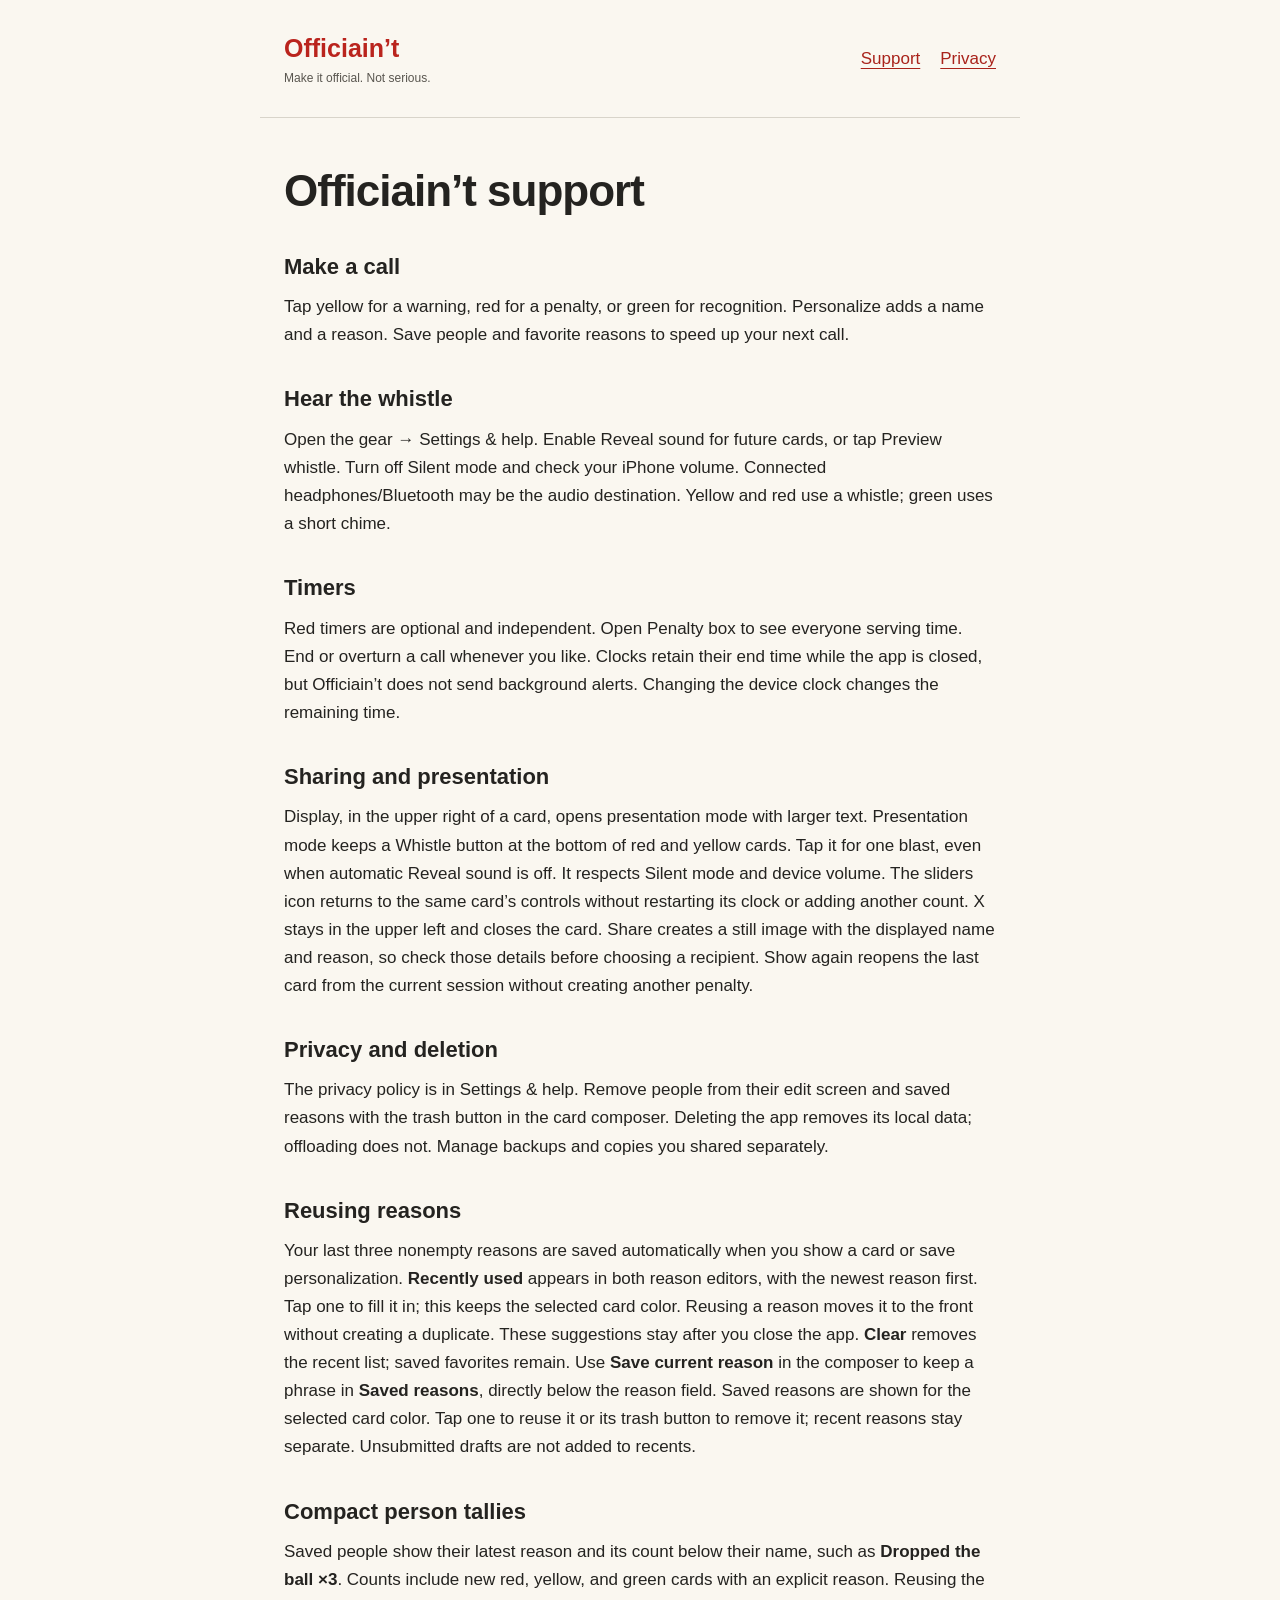
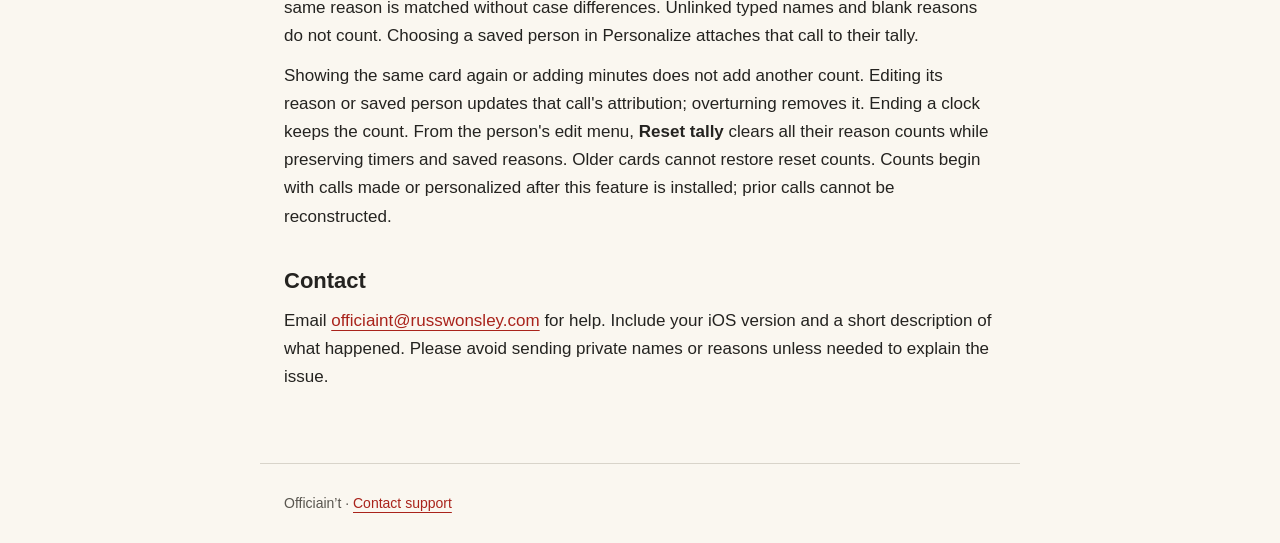
==== index.html @ 78252cab "Publish Officiain’t support and privacy pages" ====
<!doctype html>
<html lang="en"><head><meta charset="utf-8"><meta name="viewport" content="width=device-width, initial-scale=1"><title>Support — Officiain’t</title><meta name="description" content="Officiain’t support and contact information."><link rel="stylesheet" href="style.css"></head><body><header><a class="brand" href="index.html">Officiain’t<span>Make it official. Not serious.</span></a><nav aria-label="Main"><a href="support.html">Support</a><a href="privacy.html">Privacy</a></nav></header><main><h1>Officiain’t support</h1><h2>Make a call</h2><p>Tap yellow for a warning, red for a penalty, or green for recognition. Personalize adds a name and a reason. Save people and favorite reasons to speed up your next call.</p><h2>Hear the whistle</h2><p>Open the gear → Settings &amp; help. Enable Reveal sound for future cards, or tap Preview whistle. Turn off Silent mode and check your iPhone volume. Connected headphones/Bluetooth may be the audio destination. Yellow and red use a whistle; green uses a short chime.</p><h2>Timers</h2><p>Red timers are optional and independent. Open Penalty box to see everyone serving time. End or overturn a call whenever you like. Clocks retain their end time while the app is closed, but Officiain’t does not send background alerts. Changing the device clock changes the remaining time.</p><h2>Sharing and presentation</h2><p>Display, in the upper right of a card, opens presentation mode with larger text. Presentation mode keeps a Whistle button at the bottom of red and yellow cards. Tap it for one blast, even when automatic Reveal sound is off. It respects Silent mode and device volume. The sliders icon returns to the same card’s controls without restarting its clock or adding another count. X stays in the upper left and closes the card. Share creates a still image with the displayed name and reason, so check those details before choosing a recipient. Show again reopens the last card from the current session without creating another penalty.</p><h2>Privacy and deletion</h2><p>The privacy policy is in Settings &amp; help. Remove people from their edit screen and saved reasons with the trash button in the card composer. Deleting the app removes its local data; offloading does not. Manage backups and copies you shared separately.</p><p></p><h2>Reusing reasons</h2><p>Your last three nonempty reasons are saved automatically when you show a card or save personalization. <strong>Recently used</strong> appears in both reason editors, with the newest reason first. Tap one to fill it in; this keeps the selected card color. Reusing a reason moves it to the front without creating a duplicate. These suggestions stay after you close the app. <strong>Clear</strong> removes the recent list; saved favorites remain. Use <strong>Save current reason</strong> in the composer to keep a phrase in <strong>Saved reasons</strong>, directly below the reason field. Saved reasons are shown for the selected card color. Tap one to reuse it or its trash button to remove it; recent reasons stay separate. Unsubmitted drafts are not added to recents.</p><h2>Compact person tallies</h2><p>Saved people show their latest reason and its count below their name, such as <strong>Dropped the ball ×3</strong>. Counts include new red, yellow, and green cards with an explicit reason. Reusing the same reason is matched without case differences. Unlinked typed names and blank reasons do not count. Choosing a saved person in Personalize attaches that call to their tally.</p><p>Showing the same card again or adding minutes does not add another count. Editing its reason or saved person updates that call&#x27;s attribution; overturning removes it. Ending a clock keeps the count. From the person&#x27;s edit menu, <strong>Reset tally</strong> clears all their reason counts while preserving timers and saved reasons. Older cards cannot restore reset counts. Counts begin with calls made or personalized after this feature is installed; prior calls cannot be reconstructed.</p><h2>Contact</h2><p>Email <a href="mailto:officiaint@russwonsley.com">officiaint@russwonsley.com</a> for help. Include your iOS version and a short description of what happened. Please avoid sending private names or reasons unless needed to explain the issue.</p></main><footer>Officiain’t · <a href="mailto:officiaint@russwonsley.com">Contact support</a></footer></body></html>
---- style.css ----
*{box-sizing:border-box}body{margin:0;background:#faf7f0;color:#242320;font:17px/1.65 -apple-system,BlinkMacSystemFont,"Segoe UI",sans-serif}header,main,footer{max-width:760px;margin:auto;padding:28px 24px}header{display:flex;justify-content:space-between;gap:24px;align-items:center;border-bottom:1px solid #d8d4ca}.brand{font-size:25px;font-weight:800;text-decoration:none;color:#ba241d}.brand span{display:block;color:#59564f;font-size:12px;font-weight:500}nav{display:flex;gap:20px}a{color:#a9231b;text-underline-offset:4px}a:focus-visible{outline:3px solid #242320;outline-offset:5px}h1{font-size:clamp(30px,6vw,44px);line-height:1.15;letter-spacing:-1px;margin:20px 0 32px}h2{font-size:22px;line-height:1.3;margin:36px 0 10px}p{margin:12px 0}footer{border-top:1px solid #d8d4ca;color:#59564f;font-size:14px;margin-top:32px}@media(max-width:430px){header{align-items:flex-start;flex-direction:column;gap:15px}header,main,footer{padding:24px 20px}}
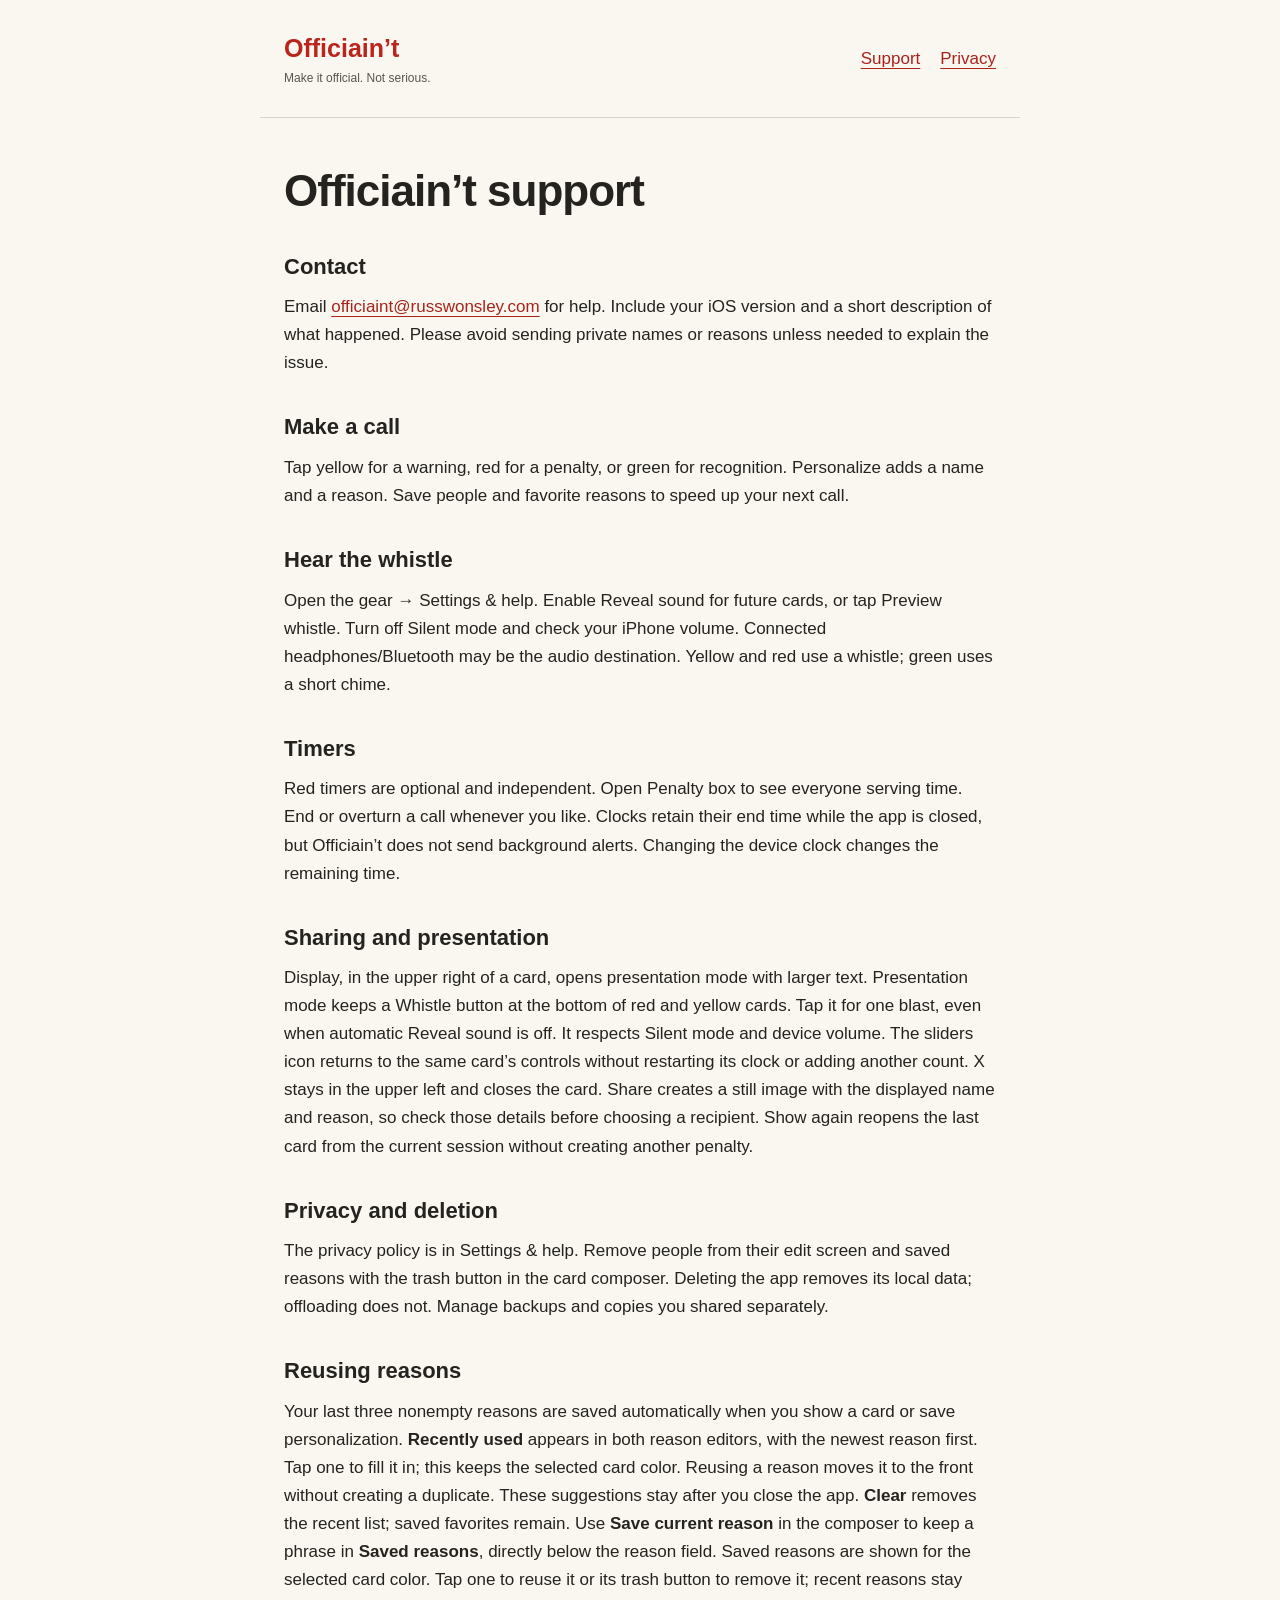
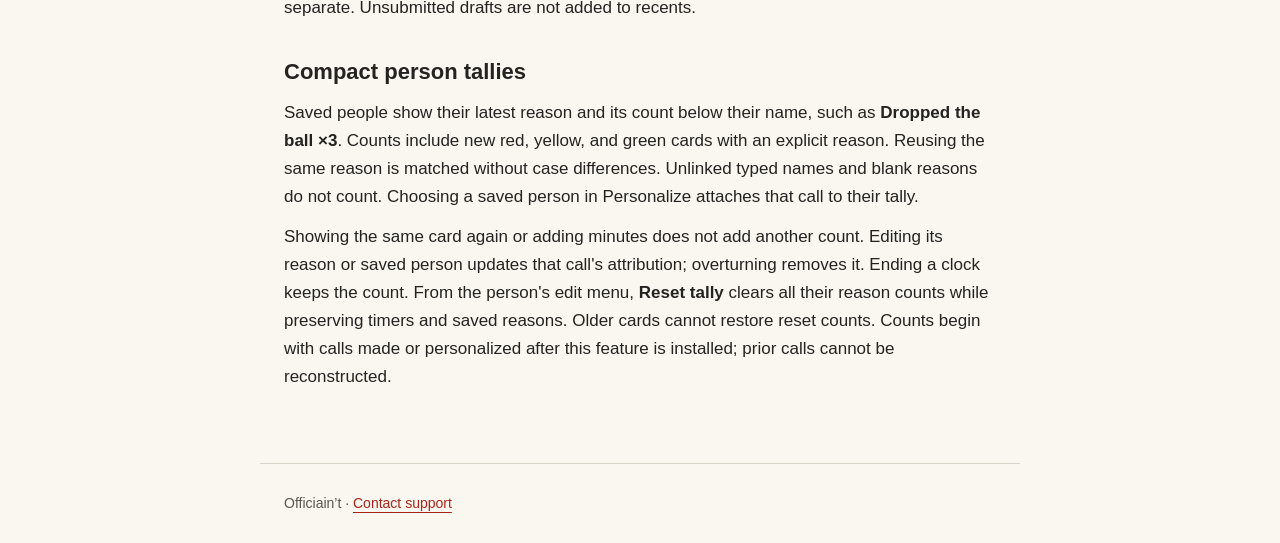
==== commit 5c88a892: "Put support contact first and date published policy" ====
--- a/index.html
+++ b/index.html
@@ -1,2 +1,2 @@
 <!doctype html>
-<html lang="en"><head><meta charset="utf-8"><meta name="viewport" content="width=device-width, initial-scale=1"><title>Support — Officiain’t</title><meta name="description" content="Officiain’t support and contact information."><link rel="stylesheet" href="style.css"></head><body><header><a class="brand" href="index.html">Officiain’t<span>Make it official. Not serious.</span></a><nav aria-label="Main"><a href="support.html">Support</a><a href="privacy.html">Privacy</a></nav></header><main><h1>Officiain’t support</h1><h2>Make a call</h2><p>Tap yellow for a warning, red for a penalty, or green for recognition. Personalize adds a name and a reason. Save people and favorite reasons to speed up your next call.</p><h2>Hear the whistle</h2><p>Open the gear → Settings &amp; help. Enable Reveal sound for future cards, or tap Preview whistle. Turn off Silent mode and check your iPhone volume. Connected headphones/Bluetooth may be the audio destination. Yellow and red use a whistle; green uses a short chime.</p><h2>Timers</h2><p>Red timers are optional and independent. Open Penalty box to see everyone serving time. End or overturn a call whenever you like. Clocks retain their end time while the app is closed, but Officiain’t does not send background alerts. Changing the device clock changes the remaining time.</p><h2>Sharing and presentation</h2><p>Display, in the upper right of a card, opens presentation mode with larger text. Presentation mode keeps a Whistle button at the bottom of red and yellow cards. Tap it for one blast, even when automatic Reveal sound is off. It respects Silent mode and device volume. The sliders icon returns to the same card’s controls without restarting its clock or adding another count. X stays in the upper left and closes the card. Share creates a still image with the displayed name and reason, so check those details before choosing a recipient. Show again reopens the last card from the current session without creating another penalty.</p><h2>Privacy and deletion</h2><p>The privacy policy is in Settings &amp; help. Remove people from their edit screen and saved reasons with the trash button in the card composer. Deleting the app removes its local data; offloading does not. Manage backups and copies you shared separately.</p><p></p><h2>Reusing reasons</h2><p>Your last three nonempty reasons are saved automatically when you show a card or save personalization. <strong>Recently used</strong> appears in both reason editors, with the newest reason first. Tap one to fill it in; this keeps the selected card color. Reusing a reason moves it to the front without creating a duplicate. These suggestions stay after you close the app. <strong>Clear</strong> removes the recent list; saved favorites remain. Use <strong>Save current reason</strong> in the composer to keep a phrase in <strong>Saved reasons</strong>, directly below the reason field. Saved reasons are shown for the selected card color. Tap one to reuse it or its trash button to remove it; recent reasons stay separate. Unsubmitted drafts are not added to recents.</p><h2>Compact person tallies</h2><p>Saved people show their latest reason and its count below their name, such as <strong>Dropped the ball ×3</strong>. Counts include new red, yellow, and green cards with an explicit reason. Reusing the same reason is matched without case differences. Unlinked typed names and blank reasons do not count. Choosing a saved person in Personalize attaches that call to their tally.</p><p>Showing the same card again or adding minutes does not add another count. Editing its reason or saved person updates that call&#x27;s attribution; overturning removes it. Ending a clock keeps the count. From the person&#x27;s edit menu, <strong>Reset tally</strong> clears all their reason counts while preserving timers and saved reasons. Older cards cannot restore reset counts. Counts begin with calls made or personalized after this feature is installed; prior calls cannot be reconstructed.</p><h2>Contact</h2><p>Email <a href="mailto:officiaint@russwonsley.com">officiaint@russwonsley.com</a> for help. Include your iOS version and a short description of what happened. Please avoid sending private names or reasons unless needed to explain the issue.</p></main><footer>Officiain’t · <a href="mailto:officiaint@russwonsley.com">Contact support</a></footer></body></html>
+<html lang="en"><head><meta charset="utf-8"><meta name="viewport" content="width=device-width, initial-scale=1"><title>Support — Officiain’t</title><meta name="description" content="Officiain’t support and contact information."><link rel="stylesheet" href="style.css"></head><body><header><a class="brand" href="index.html">Officiain’t<span>Make it official. Not serious.</span></a><nav aria-label="Main"><a href="support.html">Support</a><a href="privacy.html">Privacy</a></nav></header><main><h1>Officiain’t support</h1><h2>Contact</h2><p>Email <a href="mailto:officiaint@russwonsley.com">officiaint@russwonsley.com</a> for help. Include your iOS version and a short description of what happened. Please avoid sending private names or reasons unless needed to explain the issue.</p><h2>Make a call</h2><p>Tap yellow for a warning, red for a penalty, or green for recognition. Personalize adds a name and a reason. Save people and favorite reasons to speed up your next call.</p><h2>Hear the whistle</h2><p>Open the gear → Settings &amp; help. Enable Reveal sound for future cards, or tap Preview whistle. Turn off Silent mode and check your iPhone volume. Connected headphones/Bluetooth may be the audio destination. Yellow and red use a whistle; green uses a short chime.</p><h2>Timers</h2><p>Red timers are optional and independent. Open Penalty box to see everyone serving time. End or overturn a call whenever you like. Clocks retain their end time while the app is closed, but Officiain’t does not send background alerts. Changing the device clock changes the remaining time.</p><h2>Sharing and presentation</h2><p>Display, in the upper right of a card, opens presentation mode with larger text. Presentation mode keeps a Whistle button at the bottom of red and yellow cards. Tap it for one blast, even when automatic Reveal sound is off. It respects Silent mode and device volume. The sliders icon returns to the same card’s controls without restarting its clock or adding another count. X stays in the upper left and closes the card. Share creates a still image with the displayed name and reason, so check those details before choosing a recipient. Show again reopens the last card from the current session without creating another penalty.</p><h2>Privacy and deletion</h2><p>The privacy policy is in Settings &amp; help. Remove people from their edit screen and saved reasons with the trash button in the card composer. Deleting the app removes its local data; offloading does not. Manage backups and copies you shared separately.</p><p></p><h2>Reusing reasons</h2><p>Your last three nonempty reasons are saved automatically when you show a card or save personalization. <strong>Recently used</strong> appears in both reason editors, with the newest reason first. Tap one to fill it in; this keeps the selected card color. Reusing a reason moves it to the front without creating a duplicate. These suggestions stay after you close the app. <strong>Clear</strong> removes the recent list; saved favorites remain. Use <strong>Save current reason</strong> in the composer to keep a phrase in <strong>Saved reasons</strong>, directly below the reason field. Saved reasons are shown for the selected card color. Tap one to reuse it or its trash button to remove it; recent reasons stay separate. Unsubmitted drafts are not added to recents.</p><h2>Compact person tallies</h2><p>Saved people show their latest reason and its count below their name, such as <strong>Dropped the ball ×3</strong>. Counts include new red, yellow, and green cards with an explicit reason. Reusing the same reason is matched without case differences. Unlinked typed names and blank reasons do not count. Choosing a saved person in Personalize attaches that call to their tally.</p><p>Showing the same card again or adding minutes does not add another count. Editing its reason or saved person updates that call&#x27;s attribution; overturning removes it. Ending a clock keeps the count. From the person&#x27;s edit menu, <strong>Reset tally</strong> clears all their reason counts while preserving timers and saved reasons. Older cards cannot restore reset counts. Counts begin with calls made or personalized after this feature is installed; prior calls cannot be reconstructed.</p></main><footer>Officiain’t · <a href="mailto:officiaint@russwonsley.com">Contact support</a></footer></body></html>
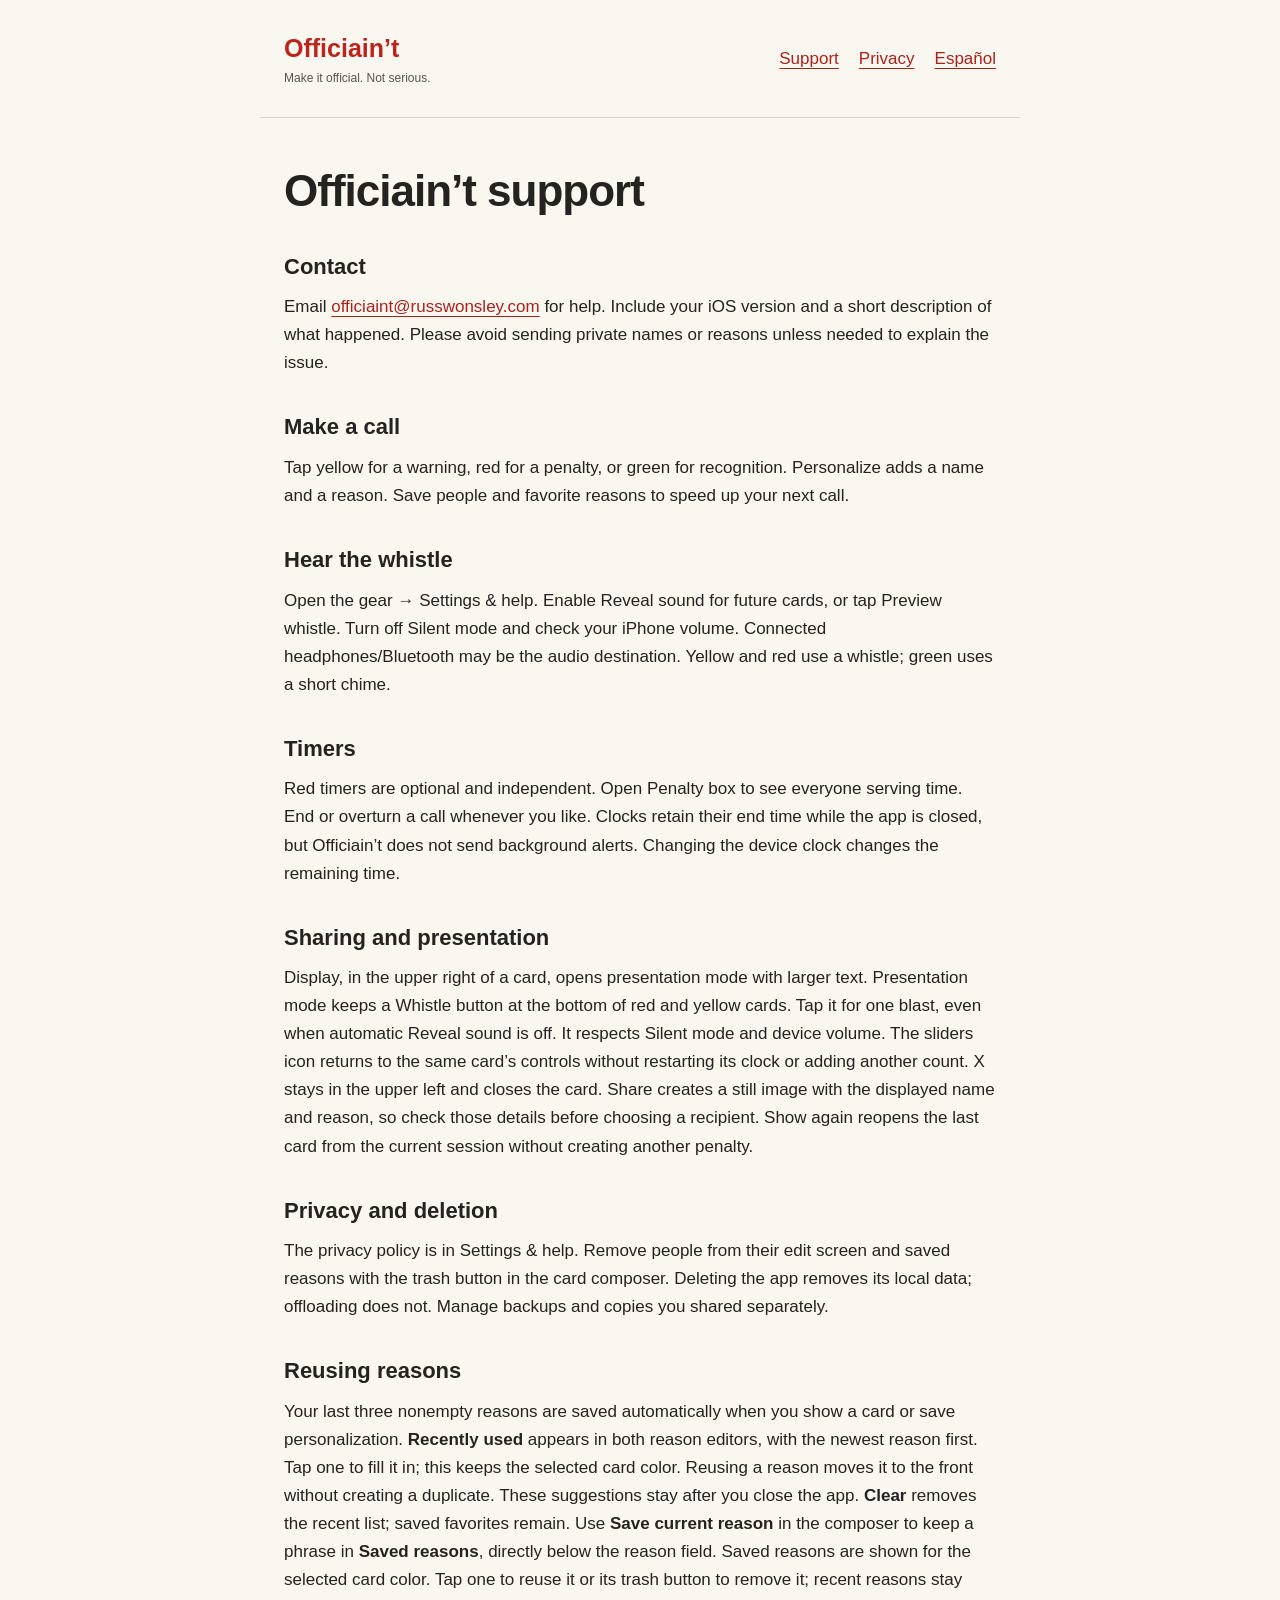
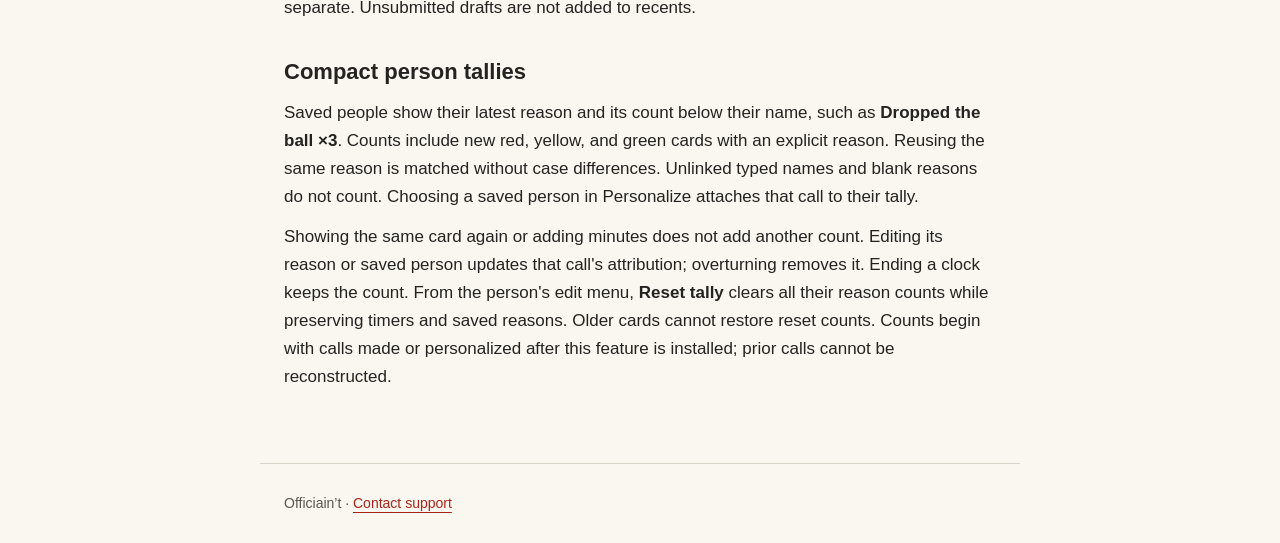
==== commit d8a471a6: "Add Spanish support and privacy pages" ====
--- a/index.html
+++ b/index.html
@@ -1,2 +1,2 @@
 <!doctype html>
-<html lang="en"><head><meta charset="utf-8"><meta name="viewport" content="width=device-width, initial-scale=1"><title>Support — Officiain’t</title><meta name="description" content="Officiain’t support and contact information."><link rel="stylesheet" href="style.css"></head><body><header><a class="brand" href="index.html">Officiain’t<span>Make it official. Not serious.</span></a><nav aria-label="Main"><a href="support.html">Support</a><a href="privacy.html">Privacy</a></nav></header><main><h1>Officiain’t support</h1><h2>Contact</h2><p>Email <a href="mailto:officiaint@russwonsley.com">officiaint@russwonsley.com</a> for help. Include your iOS version and a short description of what happened. Please avoid sending private names or reasons unless needed to explain the issue.</p><h2>Make a call</h2><p>Tap yellow for a warning, red for a penalty, or green for recognition. Personalize adds a name and a reason. Save people and favorite reasons to speed up your next call.</p><h2>Hear the whistle</h2><p>Open the gear → Settings &amp; help. Enable Reveal sound for future cards, or tap Preview whistle. Turn off Silent mode and check your iPhone volume. Connected headphones/Bluetooth may be the audio destination. Yellow and red use a whistle; green uses a short chime.</p><h2>Timers</h2><p>Red timers are optional and independent. Open Penalty box to see everyone serving time. End or overturn a call whenever you like. Clocks retain their end time while the app is closed, but Officiain’t does not send background alerts. Changing the device clock changes the remaining time.</p><h2>Sharing and presentation</h2><p>Display, in the upper right of a card, opens presentation mode with larger text. Presentation mode keeps a Whistle button at the bottom of red and yellow cards. Tap it for one blast, even when automatic Reveal sound is off. It respects Silent mode and device volume. The sliders icon returns to the same card’s controls without restarting its clock or adding another count. X stays in the upper left and closes the card. Share creates a still image with the displayed name and reason, so check those details before choosing a recipient. Show again reopens the last card from the current session without creating another penalty.</p><h2>Privacy and deletion</h2><p>The privacy policy is in Settings &amp; help. Remove people from their edit screen and saved reasons with the trash button in the card composer. Deleting the app removes its local data; offloading does not. Manage backups and copies you shared separately.</p><p></p><h2>Reusing reasons</h2><p>Your last three nonempty reasons are saved automatically when you show a card or save personalization. <strong>Recently used</strong> appears in both reason editors, with the newest reason first. Tap one to fill it in; this keeps the selected card color. Reusing a reason moves it to the front without creating a duplicate. These suggestions stay after you close the app. <strong>Clear</strong> removes the recent list; saved favorites remain. Use <strong>Save current reason</strong> in the composer to keep a phrase in <strong>Saved reasons</strong>, directly below the reason field. Saved reasons are shown for the selected card color. Tap one to reuse it or its trash button to remove it; recent reasons stay separate. Unsubmitted drafts are not added to recents.</p><h2>Compact person tallies</h2><p>Saved people show their latest reason and its count below their name, such as <strong>Dropped the ball ×3</strong>. Counts include new red, yellow, and green cards with an explicit reason. Reusing the same reason is matched without case differences. Unlinked typed names and blank reasons do not count. Choosing a saved person in Personalize attaches that call to their tally.</p><p>Showing the same card again or adding minutes does not add another count. Editing its reason or saved person updates that call&#x27;s attribution; overturning removes it. Ending a clock keeps the count. From the person&#x27;s edit menu, <strong>Reset tally</strong> clears all their reason counts while preserving timers and saved reasons. Older cards cannot restore reset counts. Counts begin with calls made or personalized after this feature is installed; prior calls cannot be reconstructed.</p></main><footer>Officiain’t · <a href="mailto:officiaint@russwonsley.com">Contact support</a></footer></body></html>
+<html lang="en"><head><meta charset="utf-8"><meta name="viewport" content="width=device-width, initial-scale=1"><title>Support — Officiain’t</title><meta name="description" content="Officiain’t support and contact information."><link rel="stylesheet" href="style.css"></head><body><header><a class="brand" href="index.html">Officiain’t<span>Make it official. Not serious.</span></a><nav aria-label="Main"><a href="support.html">Support</a><a href="privacy.html">Privacy</a><a lang="es" href="es/support.html">Español</a></nav></header><main><h1>Officiain’t support</h1><h2>Contact</h2><p>Email <a href="mailto:officiaint@russwonsley.com">officiaint@russwonsley.com</a> for help. Include your iOS version and a short description of what happened. Please avoid sending private names or reasons unless needed to explain the issue.</p><h2>Make a call</h2><p>Tap yellow for a warning, red for a penalty, or green for recognition. Personalize adds a name and a reason. Save people and favorite reasons to speed up your next call.</p><h2>Hear the whistle</h2><p>Open the gear → Settings &amp; help. Enable Reveal sound for future cards, or tap Preview whistle. Turn off Silent mode and check your iPhone volume. Connected headphones/Bluetooth may be the audio destination. Yellow and red use a whistle; green uses a short chime.</p><h2>Timers</h2><p>Red timers are optional and independent. Open Penalty box to see everyone serving time. End or overturn a call whenever you like. Clocks retain their end time while the app is closed, but Officiain’t does not send background alerts. Changing the device clock changes the remaining time.</p><h2>Sharing and presentation</h2><p>Display, in the upper right of a card, opens presentation mode with larger text. Presentation mode keeps a Whistle button at the bottom of red and yellow cards. Tap it for one blast, even when automatic Reveal sound is off. It respects Silent mode and device volume. The sliders icon returns to the same card’s controls without restarting its clock or adding another count. X stays in the upper left and closes the card. Share creates a still image with the displayed name and reason, so check those details before choosing a recipient. Show again reopens the last card from the current session without creating another penalty.</p><h2>Privacy and deletion</h2><p>The privacy policy is in Settings &amp; help. Remove people from their edit screen and saved reasons with the trash button in the card composer. Deleting the app removes its local data; offloading does not. Manage backups and copies you shared separately.</p><p></p><h2>Reusing reasons</h2><p>Your last three nonempty reasons are saved automatically when you show a card or save personalization. <strong>Recently used</strong> appears in both reason editors, with the newest reason first. Tap one to fill it in; this keeps the selected card color. Reusing a reason moves it to the front without creating a duplicate. These suggestions stay after you close the app. <strong>Clear</strong> removes the recent list; saved favorites remain. Use <strong>Save current reason</strong> in the composer to keep a phrase in <strong>Saved reasons</strong>, directly below the reason field. Saved reasons are shown for the selected card color. Tap one to reuse it or its trash button to remove it; recent reasons stay separate. Unsubmitted drafts are not added to recents.</p><h2>Compact person tallies</h2><p>Saved people show their latest reason and its count below their name, such as <strong>Dropped the ball ×3</strong>. Counts include new red, yellow, and green cards with an explicit reason. Reusing the same reason is matched without case differences. Unlinked typed names and blank reasons do not count. Choosing a saved person in Personalize attaches that call to their tally.</p><p>Showing the same card again or adding minutes does not add another count. Editing its reason or saved person updates that call&#x27;s attribution; overturning removes it. Ending a clock keeps the count. From the person&#x27;s edit menu, <strong>Reset tally</strong> clears all their reason counts while preserving timers and saved reasons. Older cards cannot restore reset counts. Counts begin with calls made or personalized after this feature is installed; prior calls cannot be reconstructed.</p></main><footer>Officiain’t · <a href="mailto:officiaint@russwonsley.com">Contact support</a></footer></body></html>
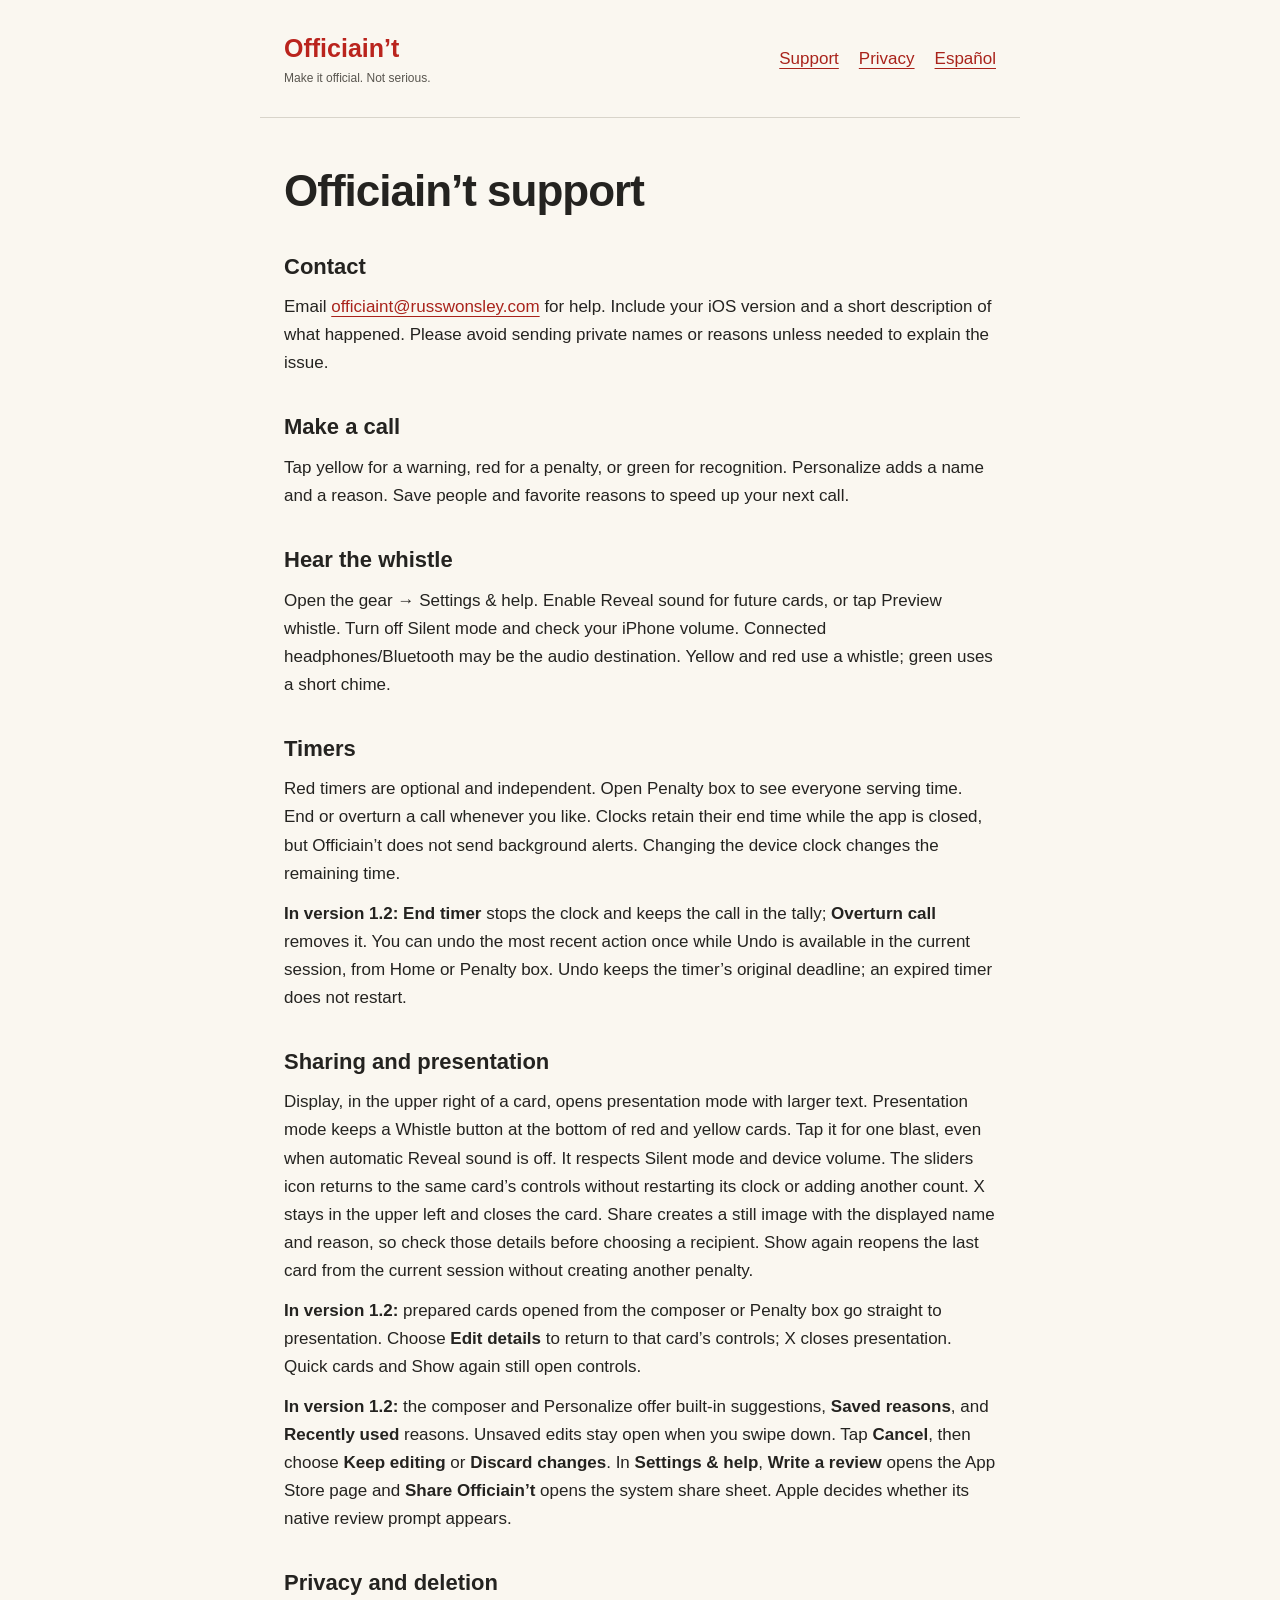
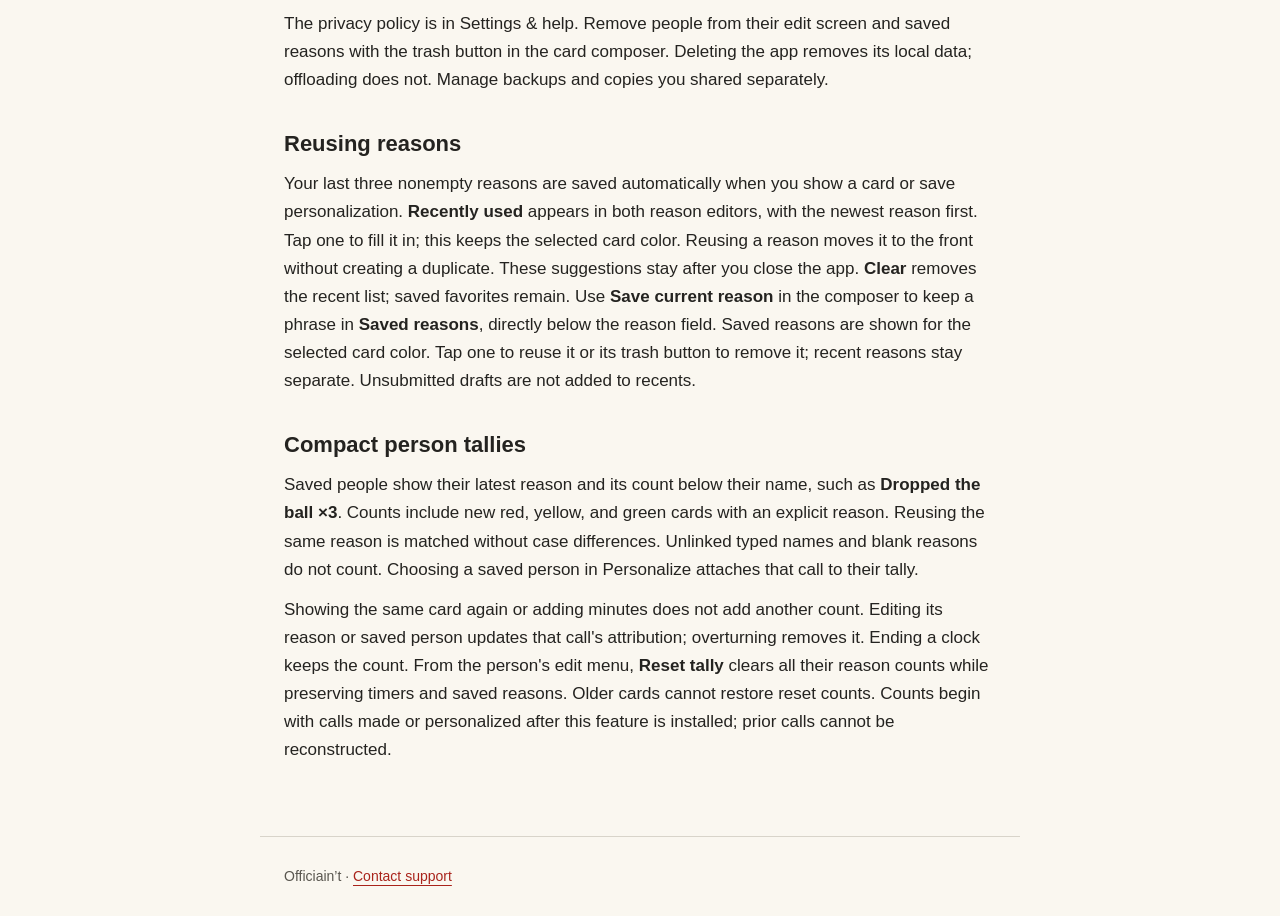
==== commit f0b0fb7c: "Route the site root to canonical support guidance" ====
--- a/index.html
+++ b/index.html
@@ -1,2 +1,13 @@
 <!doctype html>
-<html lang="en"><head><meta charset="utf-8"><meta name="viewport" content="width=device-width, initial-scale=1"><title>Support — Officiain’t</title><meta name="description" content="Officiain’t support and contact information."><link rel="stylesheet" href="style.css"></head><body><header><a class="brand" href="index.html">Officiain’t<span>Make it official. Not serious.</span></a><nav aria-label="Main"><a href="support.html">Support</a><a href="privacy.html">Privacy</a><a lang="es" href="es/support.html">Español</a></nav></header><main><h1>Officiain’t support</h1><h2>Contact</h2><p>Email <a href="mailto:officiaint@russwonsley.com">officiaint@russwonsley.com</a> for help. Include your iOS version and a short description of what happened. Please avoid sending private names or reasons unless needed to explain the issue.</p><h2>Make a call</h2><p>Tap yellow for a warning, red for a penalty, or green for recognition. Personalize adds a name and a reason. Save people and favorite reasons to speed up your next call.</p><h2>Hear the whistle</h2><p>Open the gear → Settings &amp; help. Enable Reveal sound for future cards, or tap Preview whistle. Turn off Silent mode and check your iPhone volume. Connected headphones/Bluetooth may be the audio destination. Yellow and red use a whistle; green uses a short chime.</p><h2>Timers</h2><p>Red timers are optional and independent. Open Penalty box to see everyone serving time. End or overturn a call whenever you like. Clocks retain their end time while the app is closed, but Officiain’t does not send background alerts. Changing the device clock changes the remaining time.</p><h2>Sharing and presentation</h2><p>Display, in the upper right of a card, opens presentation mode with larger text. Presentation mode keeps a Whistle button at the bottom of red and yellow cards. Tap it for one blast, even when automatic Reveal sound is off. It respects Silent mode and device volume. The sliders icon returns to the same card’s controls without restarting its clock or adding another count. X stays in the upper left and closes the card. Share creates a still image with the displayed name and reason, so check those details before choosing a recipient. Show again reopens the last card from the current session without creating another penalty.</p><h2>Privacy and deletion</h2><p>The privacy policy is in Settings &amp; help. Remove people from their edit screen and saved reasons with the trash button in the card composer. Deleting the app removes its local data; offloading does not. Manage backups and copies you shared separately.</p><p></p><h2>Reusing reasons</h2><p>Your last three nonempty reasons are saved automatically when you show a card or save personalization. <strong>Recently used</strong> appears in both reason editors, with the newest reason first. Tap one to fill it in; this keeps the selected card color. Reusing a reason moves it to the front without creating a duplicate. These suggestions stay after you close the app. <strong>Clear</strong> removes the recent list; saved favorites remain. Use <strong>Save current reason</strong> in the composer to keep a phrase in <strong>Saved reasons</strong>, directly below the reason field. Saved reasons are shown for the selected card color. Tap one to reuse it or its trash button to remove it; recent reasons stay separate. Unsubmitted drafts are not added to recents.</p><h2>Compact person tallies</h2><p>Saved people show their latest reason and its count below their name, such as <strong>Dropped the ball ×3</strong>. Counts include new red, yellow, and green cards with an explicit reason. Reusing the same reason is matched without case differences. Unlinked typed names and blank reasons do not count. Choosing a saved person in Personalize attaches that call to their tally.</p><p>Showing the same card again or adding minutes does not add another count. Editing its reason or saved person updates that call&#x27;s attribution; overturning removes it. Ending a clock keeps the count. From the person&#x27;s edit menu, <strong>Reset tally</strong> clears all their reason counts while preserving timers and saved reasons. Older cards cannot restore reset counts. Counts begin with calls made or personalized after this feature is installed; prior calls cannot be reconstructed.</p></main><footer>Officiain’t · <a href="mailto:officiaint@russwonsley.com">Contact support</a></footer></body></html>
+<html lang="en">
+<head>
+  <meta charset="utf-8">
+  <meta name="viewport" content="width=device-width, initial-scale=1">
+  <meta http-equiv="refresh" content="0; url=support.html">
+  <link rel="canonical" href="https://officiaint.russwonsley.com/support.html">
+  <title>Support — Officiain’t</title>
+</head>
+<body>
+  <p><a href="support.html">Continue to Officiain’t support</a>.</p>
+</body>
+</html>
